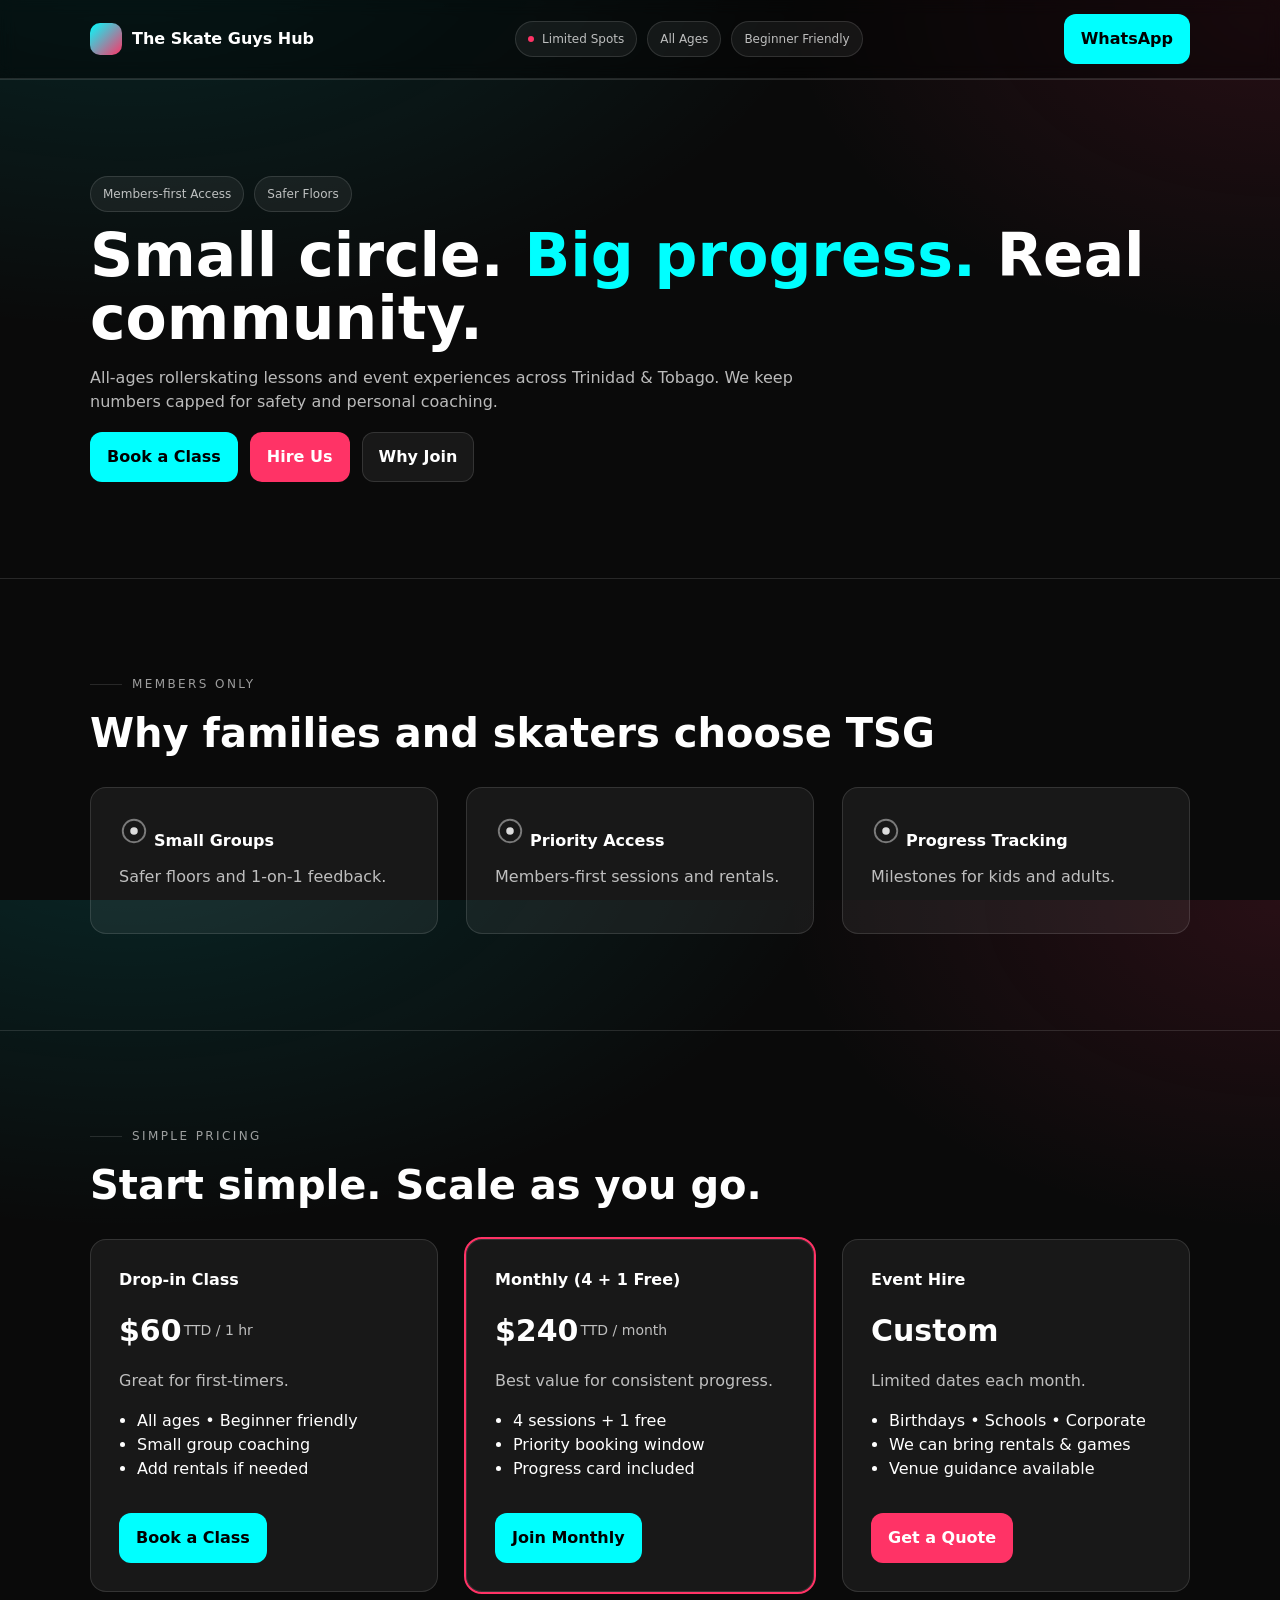
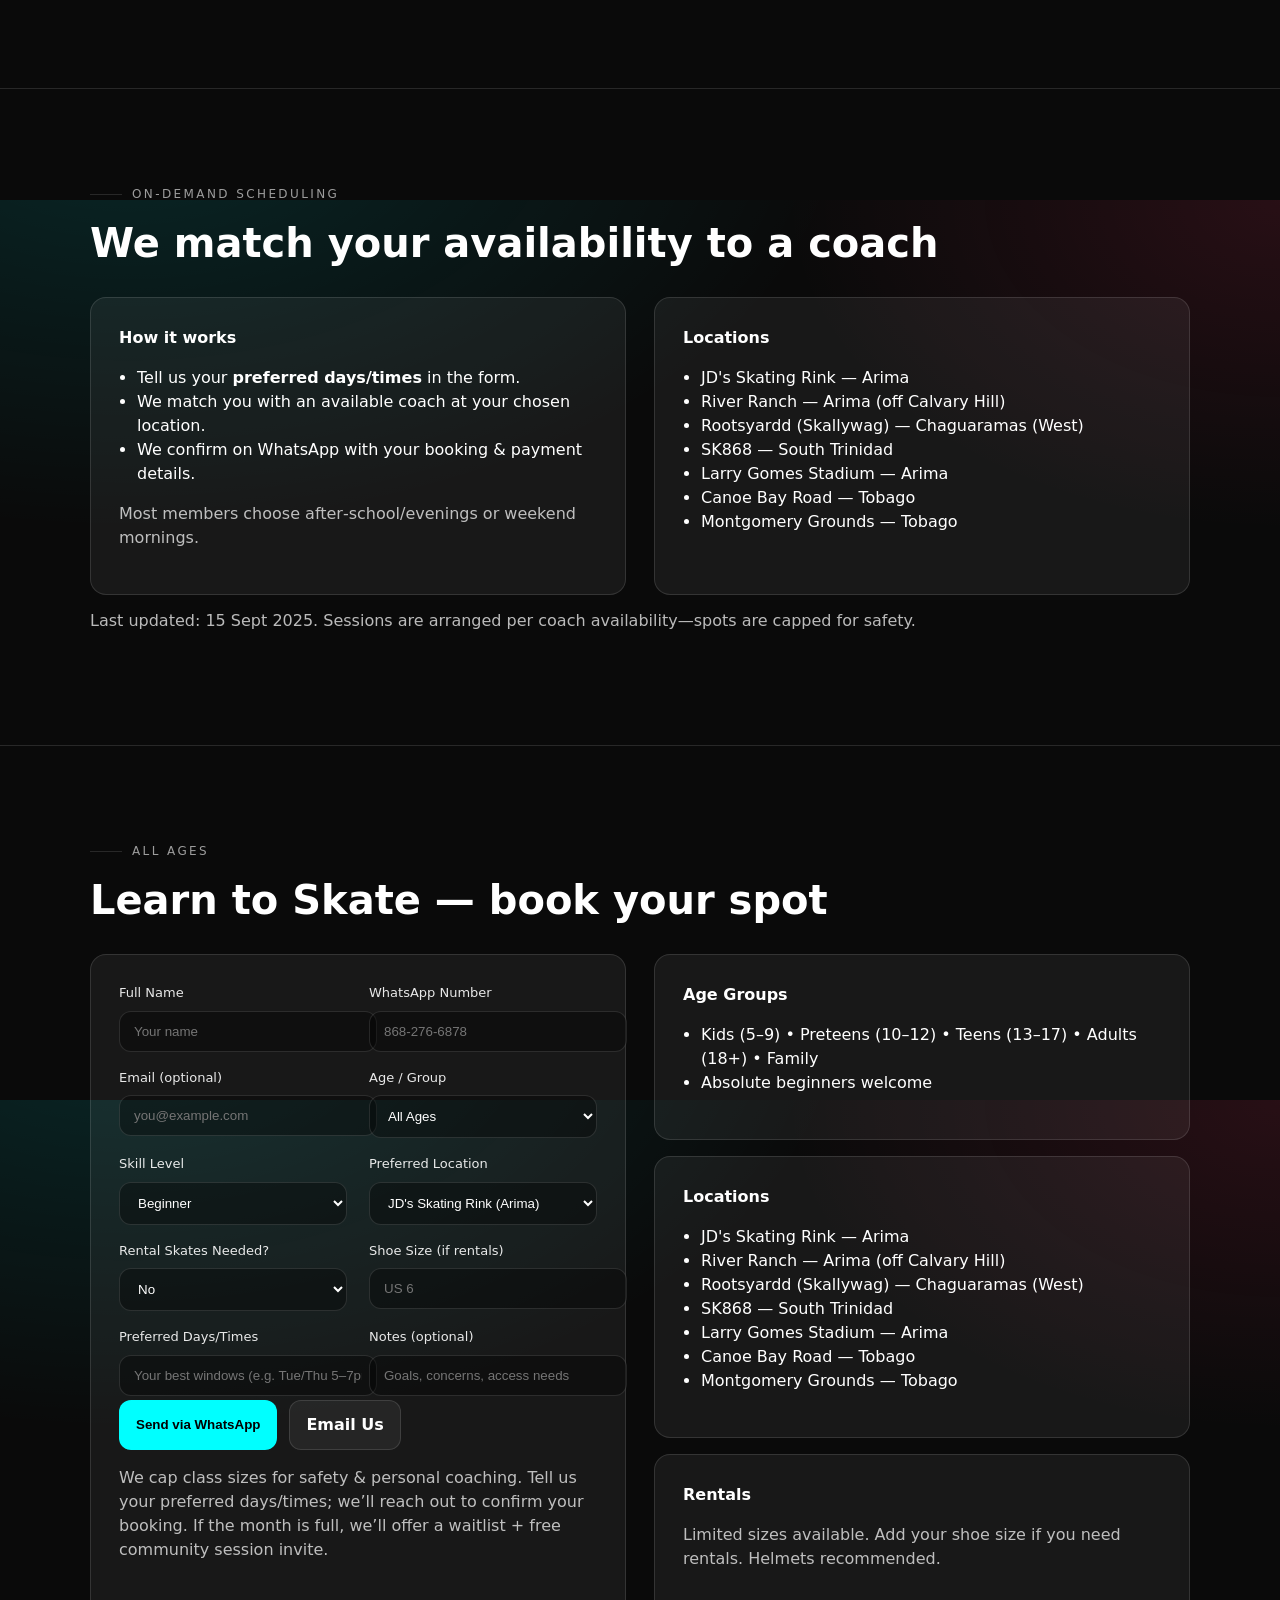
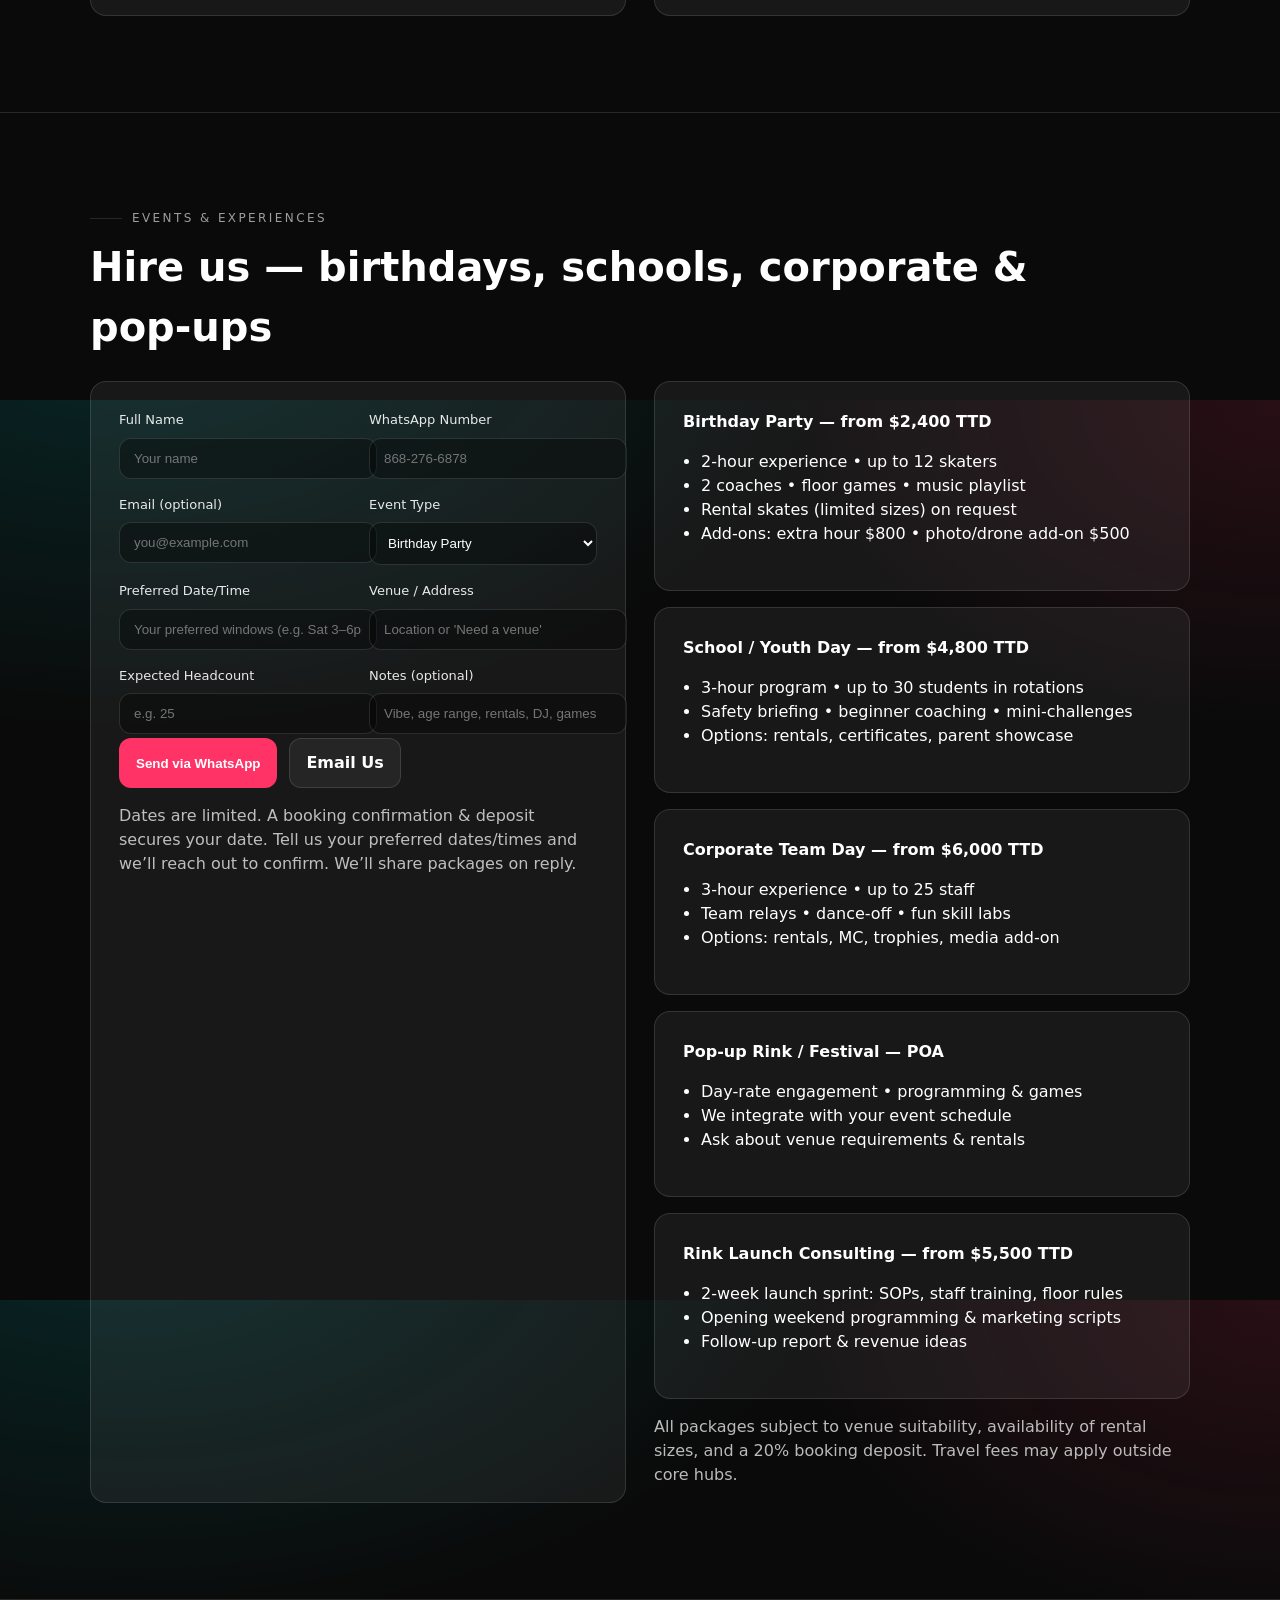
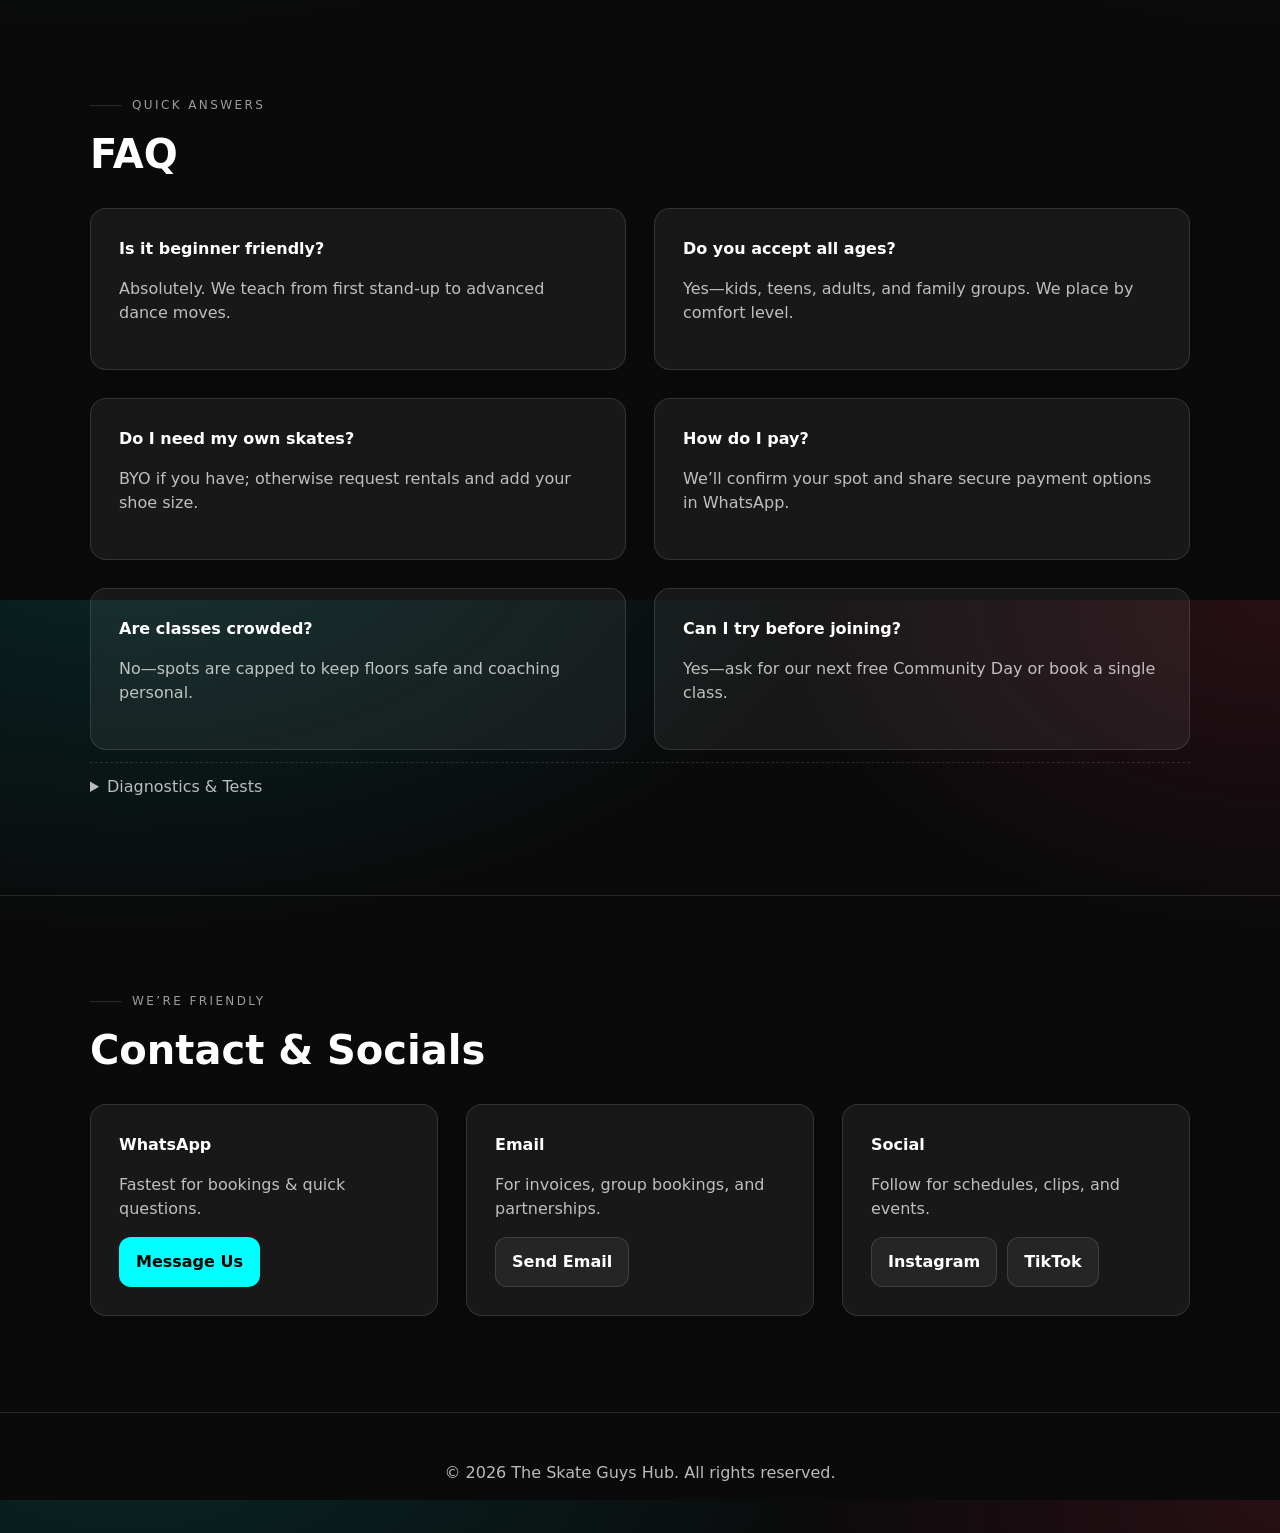
==== Index.html @ b48586bf "Update and rename Index to Index.html" ====
<!DOCTYPE html>
<html lang="en">
<head>
  <meta charset="utf-8" />
  <meta name="viewport" content="width=device-width, initial-scale=1" />
  <title>The Skate Guys Hub — Lessons & Event Hire</title>
  <!-- Config: update CONTACT below if needed. This file uses robust DOM checks to avoid null errors. -->
  <style>
    :root{
      /* Brand */
      --cyan:#00FFFF; /* brand primary */
      --pink:#FF3366; /* brand accent */
      --bg:#0a0a0a; --ink:#ffffff; --muted: rgba(255,255,255,.72);
      --line: rgba(255,255,255,.12); --soft: rgba(255,255,255,.06);
      /* Layout spacing */
      --gap: 20px;            /* default grid gap */
      --gap-lg: 28px;         /* grid gap >=768px */
      --section-pad: 80px;    /* section padding */
      --section-pad-md: 96px; /* section padding >=1024px */
      --card-pad: 24px;       /* card padding */
      --card-pad-lg: 28px;    /* card padding >=1024px */
      --field-gap: 16px;      /* gap between fields */
      --field-gap-lg: 22px;   /* gap between fields >=768px */
      --field-py: 12px;       /* input vertical pad */
      --field-px: 14px;       /* input horizontal pad */
      --stack-gap-sm: 12px;   /* stack-8 actual gap */
      --stack-gap-md: 16px;   /* stack-12 actual gap */
      --radius: 16px;
    }
    html,body{height:100%}
    body{
      margin:0; font-family: Inter, ui-sans-serif, system-ui, -apple-system, Segoe UI, Roboto, Arial, "Apple Color Emoji","Segoe UI Emoji";
      color:var(--ink); background:
        radial-gradient(1200px 700px at 10% -10%, rgba(0,255,255,.12), rgba(0,0,0,0) 60%),
        radial-gradient(900px 600px at 100% 0%, rgba(255,51,102,.12), rgba(0,0,0,0) 55%),
        var(--bg);
      line-height:1.5;
    }
    a{ color: var(--cyan); text-decoration: none }
    .wrap{ max-width: 1100px; margin: 0 auto; padding: 0 16px }
    header{ position: sticky; top:0; z-index:10; backdrop-filter: blur(8px); background: rgba(0,0,0,.4); border-bottom: 1px solid var(--line) }
    .nav{ display:flex; align-items:center; justify-content:space-between; padding:14px 0 }
    .brand{ display:flex; align-items:center; gap:10px }
    .brand .dot{ width:32px; height:32px; border-radius:10px; background: linear-gradient(135deg, var(--cyan), var(--pink)) }
    .chips{ display:flex; gap:10px; flex-wrap:wrap }
    .chip{ display:inline-flex; align-items:center; gap:8px; padding:8px 12px; border:1px solid var(--line); border-radius: 999px; background: var(--soft); color: var(--muted); font-size: 12px }
    .btn{ display:inline-flex; align-items:center; justify-content:center; padding:12px 16px; border-radius:12px; font-weight:700; border:1px solid transparent; cursor:pointer; transition: transform .15s ease }
    .btn:hover{ transform: scale(1.02) } .btn:active{ transform: scale(.98) }
    .btn-primary{ background: var(--cyan); color:#000 }
    .btn-accent{ background: var(--pink); color:#fff }
    .btn-ghost{ background: var(--soft); color:#fff; border-color: var(--line) }
    .hero h1{ font-size: clamp(28px, 6vw, 60px); line-height:1.05; margin: 10px 0 0 }
    .hero p{ color: var(--muted); max-width: 720px }
    section{ padding: var(--section-pad) 0; border-top: 1px solid var(--line) }
    @media(min-width:1024px){ section{ padding: var(--section-pad-md) 0 } }
    h2{ font-size: clamp(22px, 3.5vw, 40px); margin: 10px 0 24px }
    .kicker{ letter-spacing: .2em; text-transform: uppercase; color: rgba(255,255,255,.6); font-size: 12px; display:flex; align-items:center; gap:10px }
    .kicker .bar{ width: 32px; height: 1px; background: var(--line) }
    .grid{ display:grid; gap: var(--gap) }
    @media(min-width: 768px){ .grid{ gap: var(--gap-lg) } .grid-2{ grid-template-columns: 1fr 1fr } .grid-3{ grid-template-columns: repeat(3,1fr) } }
    .card{ border:1px solid var(--line); background: var(--soft); border-radius: var(--radius); padding: var(--card-pad) }
    @media(min-width:1024px){ .card{ padding: var(--card-pad-lg) } }
    .muted{ color: var(--muted) }
    .list{ list-style: disc; padding-left: 18px }
    .price{ font-size: 30px; font-weight: 800 } .unit{ font-size: 14px; vertical-align: super; color: var(--muted); margin-left: 2px }
    label{ display:block; font-size: 13px; color: rgba(255,255,255,.9); margin-bottom:8px }
    input,select,textarea{ width:100%; background: rgba(0,0,0,.35); color:#fff; border:1px solid var(--line); border-radius: 12px; padding: var(--field-py) var(--field-px); outline:none }
    /* Add subtle margin to avoid cramped stacks even when rows collapse */
    input+*, select+*, textarea+*{ margin-top: 6px }
    .row{ display:grid; gap: var(--field-gap) }
    @media(min-width:768px){ .row{ gap: var(--field-gap-lg) } .row-2{ grid-template-columns: 1fr 1fr } }
    footer{ text-align:center; color: var(--muted); padding: 48px 0; border-top:1px solid var(--line) }
    .wheel{ width:30px; height:30px; color: rgba(255,255,255,.85) }
    .stack-8>*+*{ margin-top: var(--stack-gap-sm) }
    .stack-12>*+*{ margin-top: var(--stack-gap-md) }
    details#diagnostics { border-top:1px dashed var(--line); padding-top:12px; margin-top:12px }
    details#diagnostics summary{ cursor:pointer; color: var(--muted) }
  </style>
</head>
<body>
  <header>
    <div class="wrap nav">
      <div class="brand">
        <div class="dot"></div>
        <strong>The Skate Guys Hub</strong>
      </div>
      <div class="chips">
        <span class="chip"><span style="display:inline-block;width:6px;height:6px;border-radius:50%;background:var(--pink)"></span> Limited Spots</span>
        <span class="chip">All Ages</span>
        <span class="chip">Beginner Friendly</span>
      </div>
      <div>
        <a class="btn btn-primary" id="navWhatsApp" href="#" target="_blank" rel="noopener">WhatsApp</a>
      </div>
    </div>
  </header>

  <main>
    <!-- Hero -->
    <section class="hero">
      <div class="wrap">
        <div class="chips" style="margin-bottom: 12px">
          <span class="chip">Members-first Access</span>
          <span class="chip">Safer Floors</span>
        </div>
        <h1>Small circle. <span style="color:var(--cyan)">Big progress.</span> Real community.</h1>
        <p>All-ages rollerskating lessons and event experiences across Trinidad & Tobago. We keep numbers capped for safety and personal coaching.</p>
        <div style="margin-top: 18px; display:flex; gap:12px; flex-wrap:wrap">
          <a class="btn btn-primary" href="#learn">Book a Class</a>
          <a class="btn btn-accent" href="#hire">Hire Us</a>
          <a class="btn btn-ghost" href="#perks">Why Join</a>
        </div>
      </div>
    </section>

    <!-- Why / Perks -->
    <section id="perks">
      <div class="wrap">
        <div class="kicker"><span class="bar"></span>Members Only</div>
        <h2>Why families and skaters choose TSG</h2>
        <div class="grid grid-3">
          <div class="card stack-8">
            <svg class="wheel" viewBox="0 0 24 24" fill="none" xmlns="http://www.w3.org/2000/svg"><circle cx="12" cy="12" r="9" stroke="currentColor" stroke-opacity="0.5" stroke-width="1.5"/><circle cx="12" cy="12" r="3" fill="currentColor"/></svg>
            <strong>Small Groups</strong>
            <p class="muted">Safer floors and 1‑on‑1 feedback.</p>
          </div>
          <div class="card stack-8">
            <svg class="wheel" viewBox="0 0 24 24" fill="none" xmlns="http://www.w3.org/2000/svg"><circle cx="12" cy="12" r="9" stroke="currentColor" stroke-opacity="0.5" stroke-width="1.5"/><circle cx="12" cy="12" r="3" fill="currentColor"/></svg>
            <strong>Priority Access</strong>
            <p class="muted">Members‑first sessions and rentals.</p>
          </div>
          <div class="card stack-8">
            <svg class="wheel" viewBox="0 0 24 24" fill="none" xmlns="http://www.w3.org/2000/svg"><circle cx="12" cy="12" r="9" stroke="currentColor" stroke-opacity="0.5" stroke-width="1.5"/><circle cx="12" cy="12" r="3" fill="currentColor"/></svg>
            <strong>Progress Tracking</strong>
            <p class="muted">Milestones for kids and adults.</p>
          </div>
        </div>
      </div>
    </section>

    <!-- Pricing -->
    <section id="pricing">
      <div class="wrap">
        <div class="kicker"><span class="bar"></span>Simple Pricing</div>
        <h2>Start simple. Scale as you go.</h2>
        <div class="grid grid-3">
          <div class="card">
            <div class="stack-12">
              <strong>Drop‑in Class</strong>
              <div><span class="price">$60</span><span class="unit">TTD / 1 hr</span></div>
              <p class="muted">Great for first‑timers.</p>
              <ul class="list">
                <li>All ages • Beginner friendly</li>
                <li>Small group coaching</li>
                <li>Add rentals if needed</li>
              </ul>
              <a class="btn btn-primary" href="#learn">Book a Class</a>
            </div>
          </div>
          <div class="card" style="outline:2px solid var(--pink)">
            <div class="stack-12">
              <strong>Monthly (4 + 1 Free)</strong>
              <div><span class="price">$240</span><span class="unit">TTD / month</span></div>
              <p class="muted">Best value for consistent progress.</p>
              <ul class="list">
                <li>4 sessions + 1 free</li>
                <li>Priority booking window</li>
                <li>Progress card included</li>
              </ul>
              <a class="btn btn-primary" href="#learn">Join Monthly</a>
            </div>
          </div>
          <div class="card">
            <div class="stack-12">
              <strong>Event Hire</strong>
              <div><span class="price">Custom</span></div>
              <p class="muted">Limited dates each month.</p>
              <ul class="list">
                <li>Birthdays • Schools • Corporate</li>
                <li>We can bring rentals & games</li>
                <li>Venue guidance available</li>
              </ul>
              <a class="btn btn-accent" href="#hire">Get a Quote</a>
            </div>
          </div>
        </div>
      </div>
    </section>

    <!-- On-demand Scheduling (replaces fixed slots) -->
    <section id="schedule">
      <div class="wrap">
        <div class="kicker"><span class="bar"></span>On‑Demand Scheduling</div>
        <h2>We match your availability to a coach</h2>
        <div class="grid grid-2">
          <div class="card">
            <strong>How it works</strong>
            <ul class="list">
              <li>Tell us your <strong>preferred days/times</strong> in the form.</li>
              <li>We match you with an available coach at your chosen location.</li>
              <li>We confirm on WhatsApp with your booking & payment details.</li>
            </ul>
            <p class="muted">Most members choose after‑school/evenings or weekend mornings.</p>
          </div>
          <div class="card">
              <strong>Locations</strong>
              <ul class="list">
                <li>JD&#39;s Skating Rink — Arima</li>
                <li>River Ranch — Arima (off Calvary Hill)</li>
                <li>Rootsyardd (Skallywag) — Chaguaramas (West)</li>
                <li>SK868 — South Trinidad</li>
                <li>Larry Gomes Stadium — Arima</li>
                <li>Canoe Bay Road — Tobago</li>
                <li>Montgomery Grounds — Tobago</li>
              </ul>
            </div>
        </div>
        <p class="muted" style="margin-top:14px">Last updated: 15 Sept 2025. Sessions are arranged per coach availability—spots are capped for safety.</p>
      </div>
    </section>

    <!-- Learn to Skate Form -->
    <section id="learn">
      <div class="wrap">
        <div class="kicker"><span class="bar"></span>All Ages</div>
        <h2>Learn to Skate — book your spot</h2>
        <div class="grid grid-2">
          <div class="card">
            <form id="formLearn" class="stack-12">
              <div class="row row-2">
                <div>
                  <label>Full Name</label>
                  <input name="name" placeholder="Your name" required />
                </div>
                <div>
                  <label>WhatsApp Number</label>
                  <input name="phone" placeholder="868‑276‑6878" />
                </div>
              </div>
              <div class="row row-2">
                <div>
                  <label>Email (optional)</label>
                  <input name="email" type="email" placeholder="you@example.com" />
                </div>
                <div>
                  <label>Age / Group</label>
                  <select name="age">
                    <option>All Ages</option>
                    <option>Kids (5–9)</option>
                    <option>Preteens (10–12)</option>
                    <option>Teens (13–17)</option>
                    <option>Adults (18+)</option>
                    <option>Family (Mixed)</option>
                  </select>
                </div>
              </div>
              <div class="row row-2">
                <div>
                  <label>Skill Level</label>
                  <select name="level">
                    <option>Beginner</option>
                    <option>Improver</option>
                    <option>Intermediate</option>
                    <option>Advanced</option>
                  </select>
                </div>
                <div>
                  <label>Preferred Location</label>
                  <select name="location">
                    <option>JD&#39;s Skating Rink (Arima)</option>
                    <option>River Ranch (Arima — off Calvary Hill)</option>
                    <option>Rootsyardd (Skallywag) — Chaguaramas (West)</option>
                    <option>SK868 (South)</option>
                    <option>Larry Gomes Stadium (Arima)</option>
                    <option>Canoe Bay Road (Tobago)</option>
                    <option>Montgomery Grounds (Tobago)</option>
                    <option>Other / Not sure</option>
                  </select>
                </div>
              </div>
              <div class="row row-2">
                <div>
                  <label>Rental Skates Needed?</label>
                  <select name="rentals">
                    <option>No</option>
                    <option>Yes</option>
                  </select>
                </div>
                <div>
                  <label>Shoe Size (if rentals)</label>
                  <input name="size" placeholder="US 6" />
                </div>
              </div>
              <div class="row row-2">
                <div>
                  <label>Preferred Days/Times</label>
                  <input name="date" placeholder="Your best windows (e.g. Tue/Thu 5–7pm or Sat morning)" />
                </div>
                <div>
                  <label>Notes (optional)</label>
                  <input name="message" placeholder="Goals, concerns, access needs" />
                </div>
              </div>
              <div style="display:flex; gap:12px; flex-wrap:wrap; margin-top: 4px">
                <button class="btn btn-primary" type="submit">Send via WhatsApp</button>
                <a id="learnEmail" class="btn btn-ghost" href="#">Email Us</a>
              </div>
              <p class="muted">We cap class sizes for safety & personal coaching. Tell us your preferred days/times; we’ll reach out to confirm your booking. If the month is full, we’ll offer a waitlist + free community session invite.</p>
            </form>
          </div>
          <div class="stack-12">
            <div class="card">
              <strong>Age Groups</strong>
              <ul class="list">
                <li>Kids (5–9) • Preteens (10–12) • Teens (13–17) • Adults (18+) • Family</li>
                <li>Absolute beginners welcome</li>
              </ul>
            </div>
            <div class="card">
              <strong>Locations</strong>
              <ul class="list">
                <li>JD&#39;s Skating Rink — Arima</li>
                <li>River Ranch — Arima (off Calvary Hill)</li>
                <li>Rootsyardd (Skallywag) — Chaguaramas (West)</li>
                <li>SK868 — South Trinidad</li>
                <li>Larry Gomes Stadium — Arima</li>
                <li>Canoe Bay Road — Tobago</li>
                <li>Montgomery Grounds — Tobago</li>
              </ul>
            </div>
            <div class="card">
              <strong>Rentals</strong>
              <p class="muted">Limited sizes available. Add your shoe size if you need rentals. Helmets recommended.</p>
            </div>
          </div>
        </div>
      </div>
    </section>

    <!-- Hire Us + Packages -->
    <section id="hire">
      <div class="wrap">
        <div class="kicker"><span class="bar"></span>Events & Experiences</div>
        <h2>Hire us — birthdays, schools, corporate & pop‑ups</h2>
        <div class="grid grid-2">
          <div class="card">
            <form id="formHire" class="stack-12">
              <div class="row row-2">
                <div>
                  <label>Full Name</label>
                  <input name="name" placeholder="Your name" required />
                </div>
                <div>
                  <label>WhatsApp Number</label>
                  <input name="phone" placeholder="868‑276‑6878" />
                </div>
              </div>
              <div class="row row-2">
                <div>
                  <label>Email (optional)</label>
                  <input name="email" type="email" placeholder="you@example.com" />
                </div>
                <div>
                  <label>Event Type</label>
                  <select name="type">
                    <option>Birthday Party</option>
                    <option>School / Youth Program</option>
                    <option>Corporate Team Day</option>
                    <option>Pop‑up Rink / Festival</option>
                    <option>Rink Launch Consulting</option>
                    <option>Other</option>
                  </select>
                </div>
              </div>
              <div class="row row-2">
                <div>
                  <label>Preferred Date/Time</label>
                  <input name="date" placeholder="Your preferred windows (e.g. Sat 3–6pm or Tue/Thu evenings)" />
                </div>
                <div>
                  <label>Venue / Address</label>
                  <input name="venue" placeholder="Location or 'Need a venue'" />
                </div>
              </div>
              <div class="row row-2">
                <div>
                  <label>Expected Headcount</label>
                  <input name="headcount" placeholder="e.g. 25" />
                </div>
                <div>
                  <label>Notes (optional)</label>
                  <input name="message" placeholder="Vibe, age range, rentals, DJ, games" />
                </div>
              </div>
              <div style="display:flex; gap:12px; flex-wrap:wrap; margin-top: 4px">
                <button class="btn btn-accent" type="submit">Send via WhatsApp</button>
                <a id="hireEmail" class="btn btn-ghost" href="#">Email Us</a>
              </div>
              <p class="muted">Dates are limited. A booking confirmation & deposit secures your date. Tell us your preferred dates/times and we’ll reach out to confirm. We’ll share packages on reply.</p>
            </form>
          </div>
          <div class="stack-12">
            <div class="card">
              <strong>Birthday Party — from $2,400 TTD</strong>
              <ul class="list">
                <li>2‑hour experience • up to 12 skaters</li>
                <li>2 coaches • floor games • music playlist</li>
                <li>Rental skates (limited sizes) on request</li>
                <li>Add‑ons: extra hour $800 • photo/drone add‑on $500</li>
              </ul>
            </div>
            <div class="card">
              <strong>School / Youth Day — from $4,800 TTD</strong>
              <ul class="list">
                <li>3‑hour program • up to 30 students in rotations</li>
                <li>Safety briefing • beginner coaching • mini‑challenges</li>
                <li>Options: rentals, certificates, parent showcase</li>
              </ul>
            </div>
            <div class="card">
              <strong>Corporate Team Day — from $6,000 TTD</strong>
              <ul class="list">
                <li>3‑hour experience • up to 25 staff</li>
                <li>Team relays • dance‑off • fun skill labs</li>
                <li>Options: rentals, MC, trophies, media add‑on</li>
              </ul>
            </div>
            <div class="card">
              <strong>Pop‑up Rink / Festival — POA</strong>
              <ul class="list">
                <li>Day‑rate engagement • programming & games</li>
                <li>We integrate with your event schedule</li>
                <li>Ask about venue requirements & rentals</li>
              </ul>
            </div>
            <div class="card">
              <strong>Rink Launch Consulting — from $5,500 TTD</strong>
              <ul class="list">
                <li>2‑week launch sprint: SOPs, staff training, floor rules</li>
                <li>Opening weekend programming & marketing scripts</li>
                <li>Follow‑up report & revenue ideas</li>
              </ul>
            </div>
            <p class="muted">All packages subject to venue suitability, availability of rental sizes, and a 20% booking deposit. Travel fees may apply outside core hubs.</p>
          </div>
        </div>
      </div>
    </section>

    <!-- FAQ -->
    <section id="faq">
      <div class="wrap">
        <div class="kicker"><span class="bar"></span>Quick Answers</div>
        <h2>FAQ</h2>
        <div class="grid grid-2">
          <div class="card">
            <strong>Is it beginner friendly?</strong>
            <p class="muted">Absolutely. We teach from first stand‑up to advanced dance moves.</p>
          </div>
          <div class="card">
            <strong>Do you accept all ages?</strong>
            <p class="muted">Yes—kids, teens, adults, and family groups. We place by comfort level.</p>
          </div>
          <div class="card">
            <strong>Do I need my own skates?</strong>
            <p class="muted">BYO if you have; otherwise request rentals and add your shoe size.</p>
          </div>
          <div class="card">
            <strong>How do I pay?</strong>
            <p class="muted">We’ll confirm your spot and share secure payment options in WhatsApp.</p>
          </div>
          <div class="card">
            <strong>Are classes crowded?</strong>
            <p class="muted">No—spots are capped to keep floors safe and coaching personal.</p>
          </div>
          <div class="card">
            <strong>Can I try before joining?</strong>
            <p class="muted">Yes—ask for our next free Community Day or book a single class.</p>
          </div>
        </div>
        <details id="diagnostics"><summary>Diagnostics & Tests</summary>
          <div id="testlog" class="muted" style="font-family: ui-monospace, SFMono-Regular, Menlo, Monaco, Consolas, 'Liberation Mono', 'Courier New', monospace"></div>
        </details>
      </div>
    </section>

    <!-- Contact / Social -->
    <section id="contact">
      <div class="wrap">
        <div class="kicker"><span class="bar"></span>We’re Friendly</div>
        <h2>Contact & Socials</h2>
        <div class="grid grid-3">
          <div class="card">
            <strong>WhatsApp</strong>
            <p class="muted">Fastest for bookings & quick questions.</p>
            <div style="margin-top:10px"><a class="btn btn-primary" id="ctaWhatsApp" href="#" target="_blank" rel="noopener">Message Us</a></div>
          </div>
          <div class="card">
            <strong>Email</strong>
            <p class="muted">For invoices, group bookings, and partnerships.</p>
            <div style="margin-top:10px"><a class="btn btn-ghost" id="ctaEmail" href="#">Send Email</a></div>
          </div>
          <div class="card">
            <strong>Social</strong>
            <p class="muted">Follow for schedules, clips, and events.</p>
            <div style="margin-top:10px; display:flex; gap:10px; flex-wrap:wrap">
              <a class="btn btn-ghost" id="ctaInstagram" href="https://instagram.com/theskateguys" target="_blank" rel="noopener">Instagram</a>
              <a class="btn btn-ghost" id="ctaTiktok" href="https://tiktok.com/@theskateguys" target="_blank" rel="noopener">TikTok</a>
            </div>
          </div>
        </div>
      </div>
    </section>
  </main>

  <footer>
    <div class="wrap">© <span id="year"></span> The Skate Guys Hub. All rights reserved.</div>
  </footer>

  <noscript>
    <div class="wrap" style="padding:16px; color:#ffbdbd">This page uses a little JavaScript to open WhatsApp with your details. Please enable JavaScript or use the email link.</div>
  </noscript>

  <script>
    document.addEventListener('DOMContentLoaded', () => {
      // ---- QUICK CONFIG (edit in one place) ----
      const CONTACT = {
        WHATSAPP_E164: '18682766878', // numbers only, include country code
        EMAIL: 'info.theskateguys@gmail.com',
      };

      // attach year
      const yearEl = document.getElementById('year');
      if (yearEl) yearEl.textContent = new Date().getFullYear();

      // set contact links (null-safe)
      const waUrl = `https://wa.me/${CONTACT.WHATSAPP_E164}`;
      const navWhatsApp = document.getElementById('navWhatsApp');
      if (navWhatsApp) navWhatsApp.href = waUrl; else console.warn('[TSG] navWhatsApp not found');
      const ctaWhatsApp = document.getElementById('ctaWhatsApp');
      if (ctaWhatsApp) ctaWhatsApp.href = waUrl; else console.warn('[TSG] ctaWhatsApp not found');
      const ctaEmail = document.getElementById('ctaEmail');
      if (ctaEmail) ctaEmail.href = `mailto:${CONTACT.EMAIL}`; else console.warn('[TSG] ctaEmail not found');

      // helper to open WhatsApp with a composed message
      function openWhatsApp(message){
        const url = `${waUrl}?text=${encodeURIComponent(message)}`;
        window.open(url, '_blank');
      }

      // Learn form handler (null-safe)
      const formLearn = document.getElementById('formLearn');
      if (formLearn) {
        formLearn.addEventListener('submit', function(e){
          e.preventDefault();
          const fd = new FormData(e.target);
          const msg = [
            'TSG Inquiry: Learn to Skate',
            `Name: ${fd.get('name')||''}`,
            fd.get('phone') ? `Phone: ${fd.get('phone')}` : '',
            fd.get('email') ? `Email: ${fd.get('email')}` : '',
            `Age/Group: ${fd.get('age')}`,
            `Level: ${fd.get('level')}`,
            `Preferred Location: ${fd.get('location')}`,
            `Rental Needed: ${fd.get('rentals')}`,
            fd.get('size') ? `Shoe Size: ${fd.get('size')}` : '',
            fd.get('date') ? `Preferred Date/Time: ${fd.get('date')}` : '',
            fd.get('message') ? `Notes: ${fd.get('message')}` : '',
          ].filter(Boolean).join('\n');
          openWhatsApp(msg);
        });
      } else {
        console.warn('[TSG] formLearn not found');
      }

      // Hire form handler (null-safe)
      const formHire = document.getElementById('formHire');
      if (formHire) {
        formHire.addEventListener('submit', function(e){
          e.preventDefault();
          const fd = new FormData(e.target);
          const msg = [
            `TSG Inquiry: Hire Us — ${fd.get('type')}`,
            `Name: ${fd.get('name')||''}`,
            fd.get('phone') ? `Phone: ${fd.get('phone')}` : '',
            fd.get('email') ? `Email: ${fd.get('email')}` : '',
            fd.get('venue') ? `Venue: ${fd.get('venue')}` : '',
            fd.get('date') ? `Date/Time: ${fd.get('date')}` : '',
            fd.get('headcount') ? `Headcount: ${fd.get('headcount')}` : '',
            fd.get('message') ? `Notes: ${fd.get('message')}` : '',
          ].filter(Boolean).join('\n');
          openWhatsApp(msg);
        });
      } else {
        console.warn('[TSG] formHire not found');
      }

      // Email fallbacks (basic prefill, null-safe)
      const learnEmail = document.getElementById('learnEmail');
      if (learnEmail) {
        learnEmail.addEventListener('click', function(){
          const sub = encodeURIComponent('TSG Learn to Skate Inquiry');
          const body = encodeURIComponent(`Hi TSG,\n\nI'd like to book a class. Please contact me via WhatsApp or email.\n\nThanks!`);
          this.href = `mailto:${CONTACT.EMAIL}?subject=${sub}&body=${body}`;
        });
      } else {
        console.warn('[TSG] learnEmail not found');
      }

      const hireEmail = document.getElementById('hireEmail');
      if (hireEmail) {
        hireEmail.addEventListener('click', function(){
          const sub = encodeURIComponent('TSG Event Hire Inquiry');
          const body = encodeURIComponent(`Hi TSG,\n\nWe'd like to hire you for an event. Please contact us.\n\nThanks!`);
          this.href = `mailto:${CONTACT.EMAIL}?subject=${sub}&body=${body}`;
        });
      } else {
        console.warn('[TSG] hireEmail not found');
      }

      // ---- Self-check tests (layout + encoding) ----
      try {
        const log = document.getElementById('testlog');
        const lines = [];
        function pass(msg){ lines.push(`✅ ${msg}`); }
        function fail(msg){ lines.push(`❌ ${msg}`); }

        // Config tests
        try { console.assert(typeof CONTACT.WHATSAPP_E164 === 'string' && CONTACT.WHATSAPP_E164.length >= 7, 'WHATSAPP_E164 looks incorrect'); pass('CONTACT.WHATSAPP_E164 present'); } catch(_) { fail('CONTACT.WHATSAPP_E164 missing'); }
        try { console.assert(/@/.test(CONTACT.EMAIL), 'EMAIL looks incorrect'); pass('CONTACT.EMAIL present'); } catch(_) { fail('CONTACT.EMAIL missing'); }
        try { console.assert(typeof openWhatsApp === 'function', 'openWhatsApp not defined'); pass('openWhatsApp available'); } catch(_) { fail('openWhatsApp not available'); }

        // Encoding test
        const sample = 'Line1\nLine2 & more';
        const encoded = encodeURIComponent(sample);
        if (/%0A/.test(encoded) && /%26/.test(encoded)) pass('encodeURIComponent handles newlines & ampersand'); else fail('Encoding test failed');

        // Layout spacing tests (non-visual heuristics)
        const gridGap = parseInt(getComputedStyle(document.querySelector('.grid')).gap);
        if (gridGap >= 18) pass(`Grid gap adequate (${gridGap}px)`); else fail(`Grid gap small (${gridGap}px)`);
        const cardPad = parseInt(getComputedStyle(document.querySelector('.card')).paddingLeft);
        if (cardPad >= 22) pass(`Card padding adequate (${cardPad}px)`); else fail(`Card padding small (${cardPad}px)`);
        const rowGap = parseInt(getComputedStyle(document.querySelector('.row')).gap);
        if (rowGap >= 14) pass(`Field gap adequate (${rowGap}px)`); else fail(`Field gap small (${rowGap}px)`);

        // Location options present
        const opts = Array.from(document.querySelectorAll('select[name="location"] option')).map(o=>o.textContent.trim());
        ['JD\'s Skating Rink (Arima)','River Ranch (Arima — off Calvary Hill)','Rootsyardd (Skallywag) — Chaguaramas (West)'].forEach(v=>{
          if (opts.includes(v)) pass(`Location option present: ${v}`); else fail(`Missing location option: ${v}`);
        });

        if (log) log.innerHTML = lines.map(l=>`<div>${l}</div>`).join('');
      } catch (e) { console.warn('[TSG] Self-check warning:', e); }
    });
  </script>
</body>
</html>
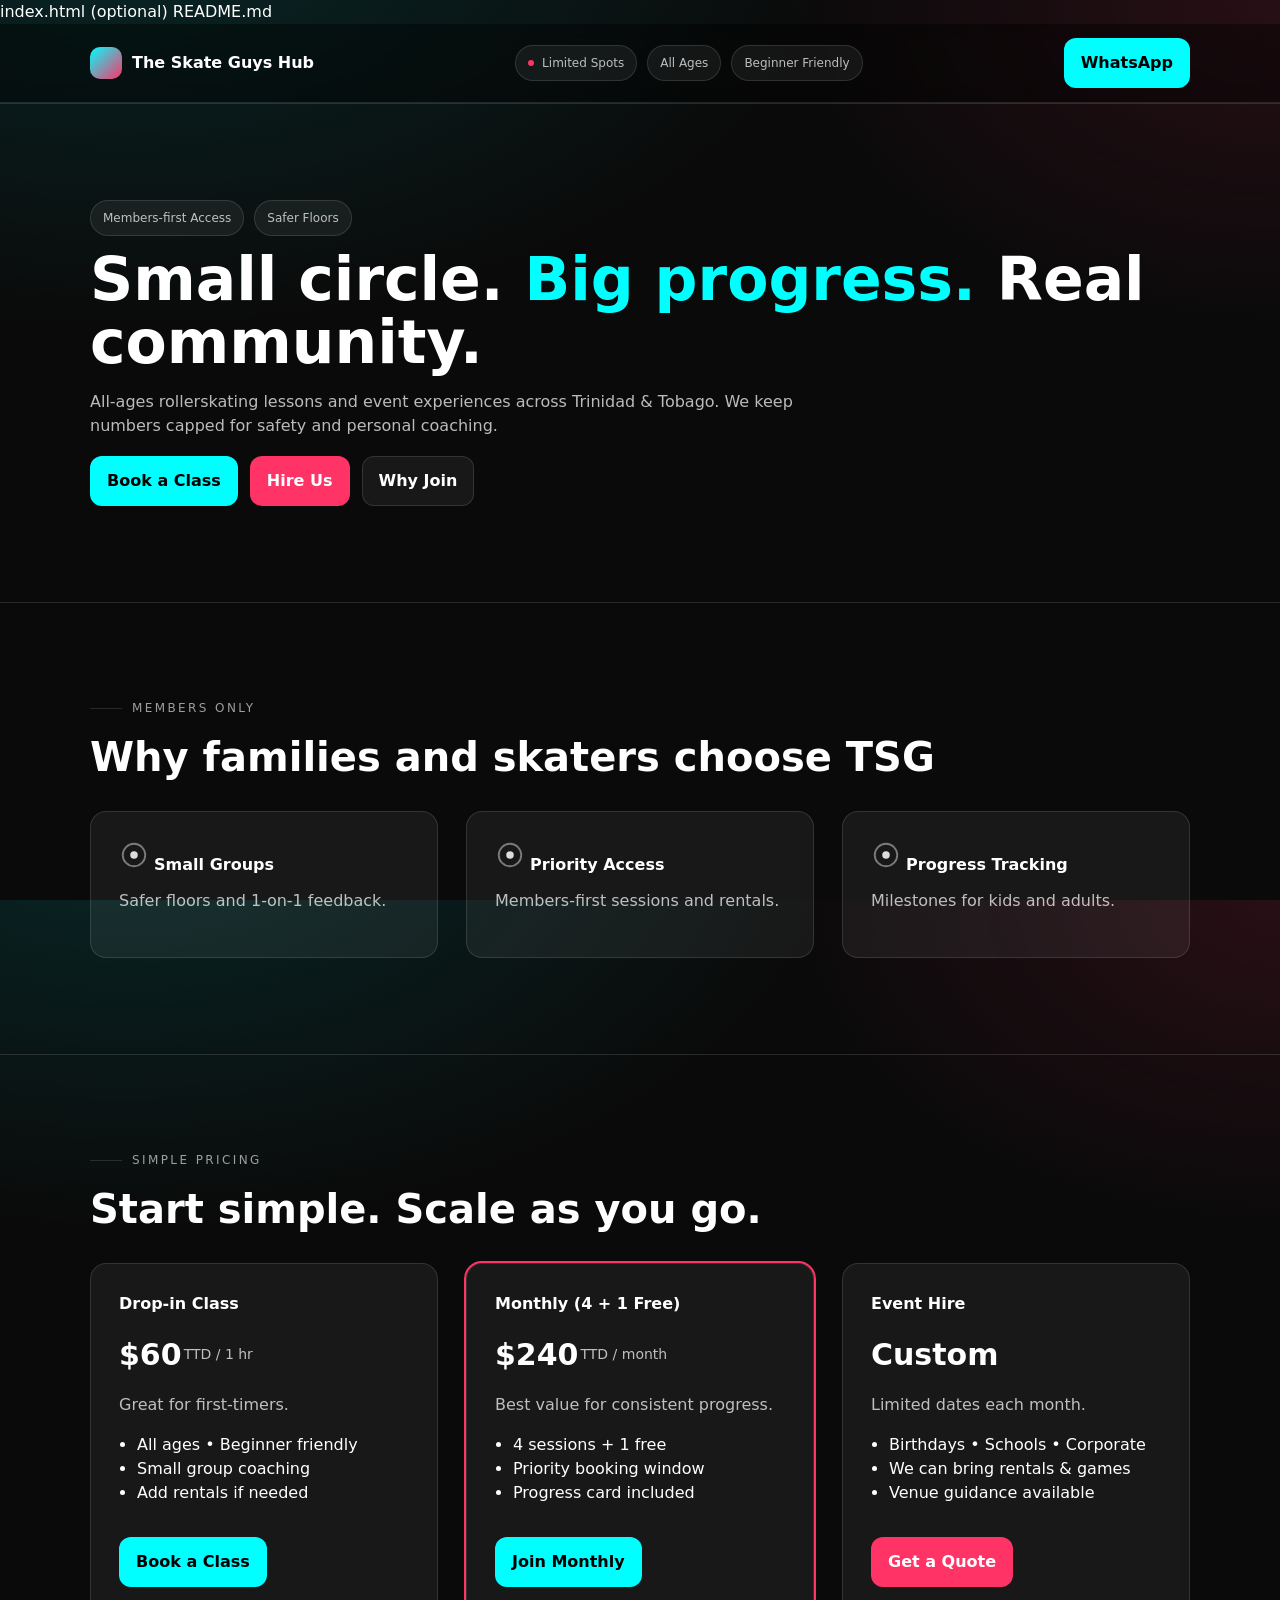
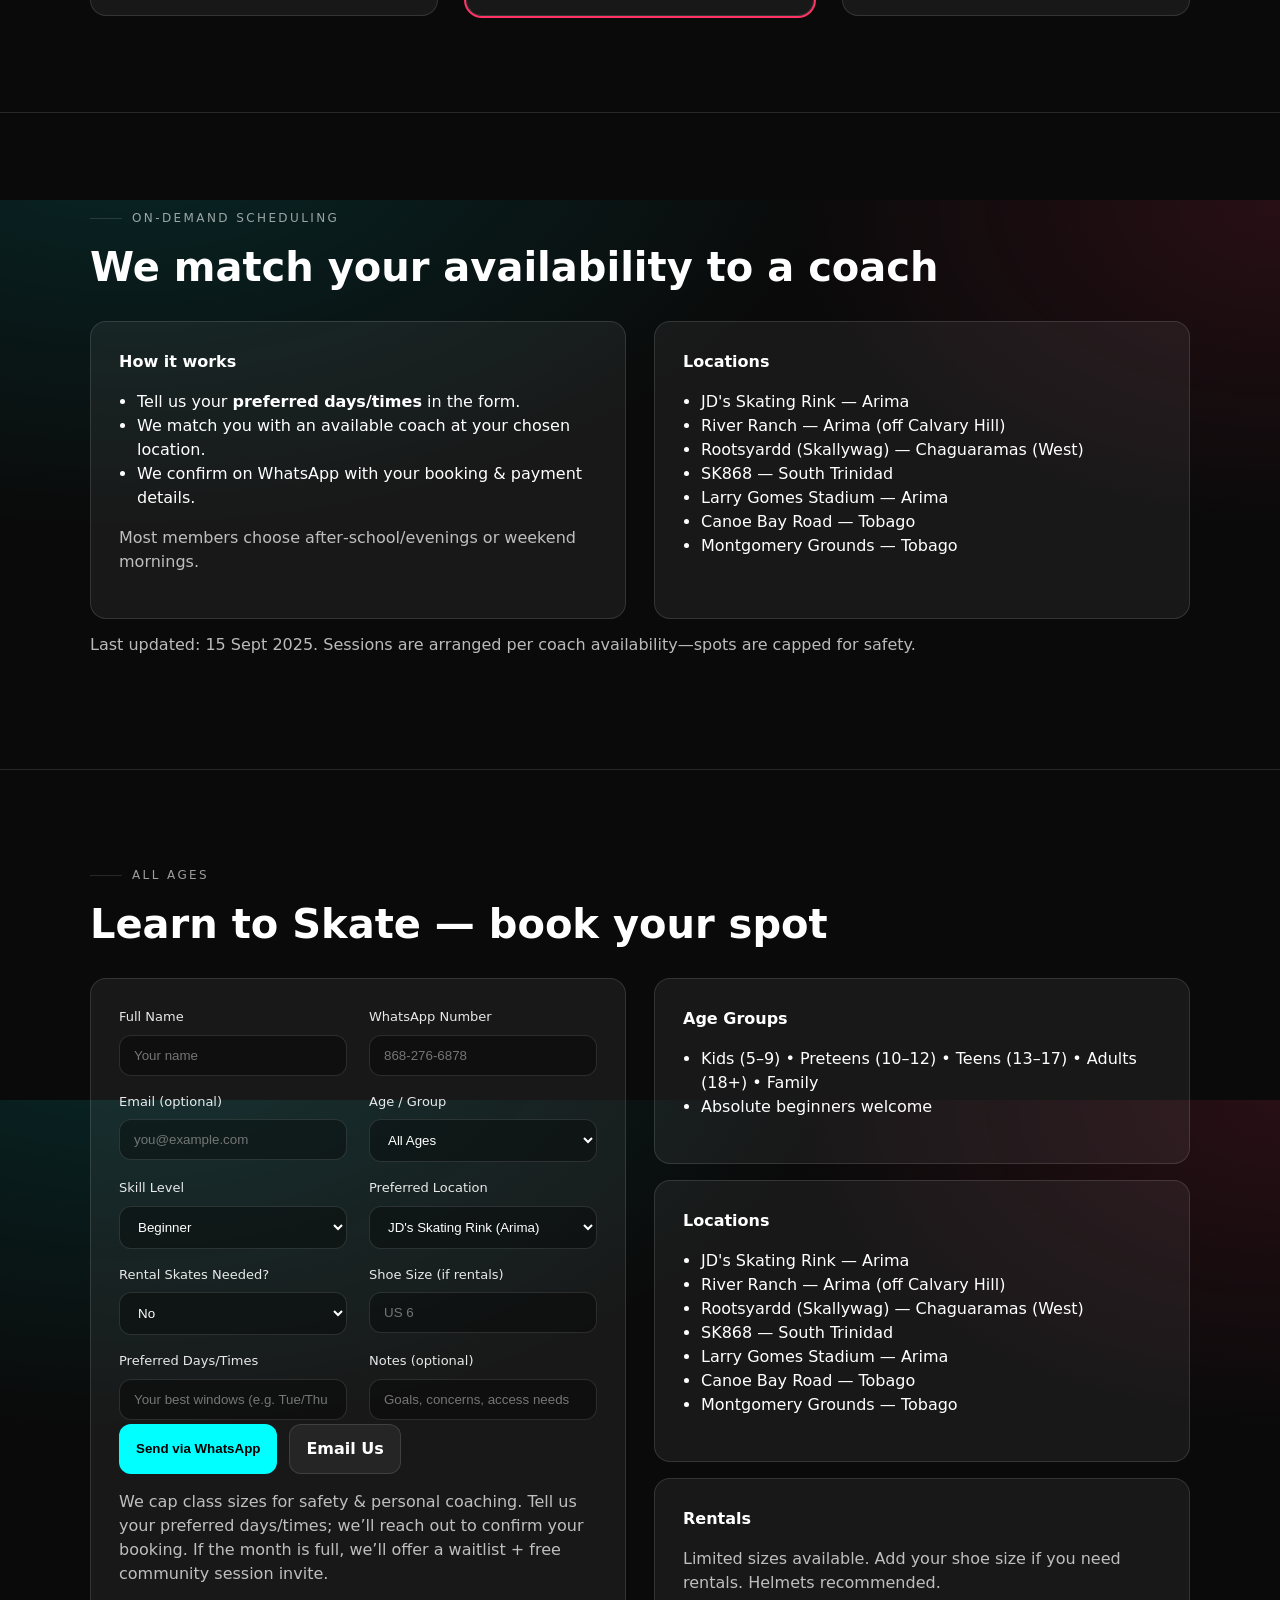
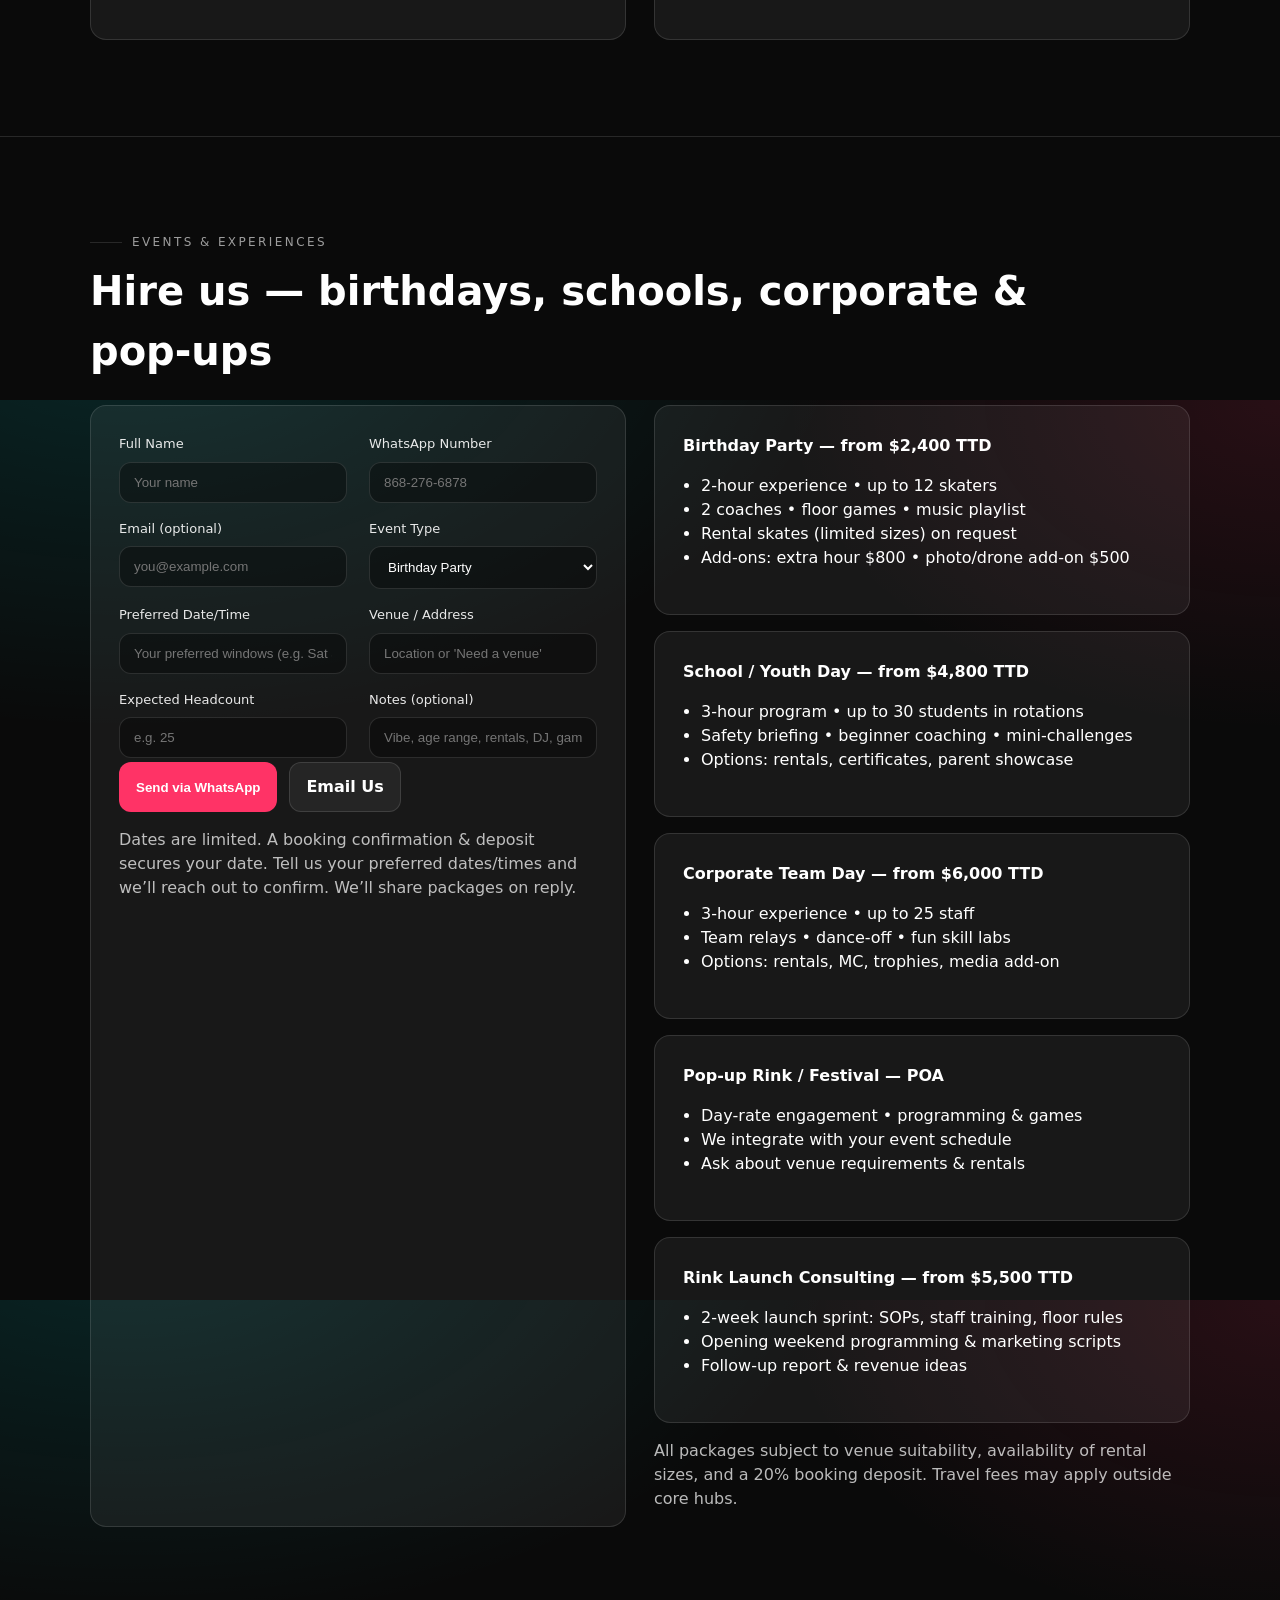
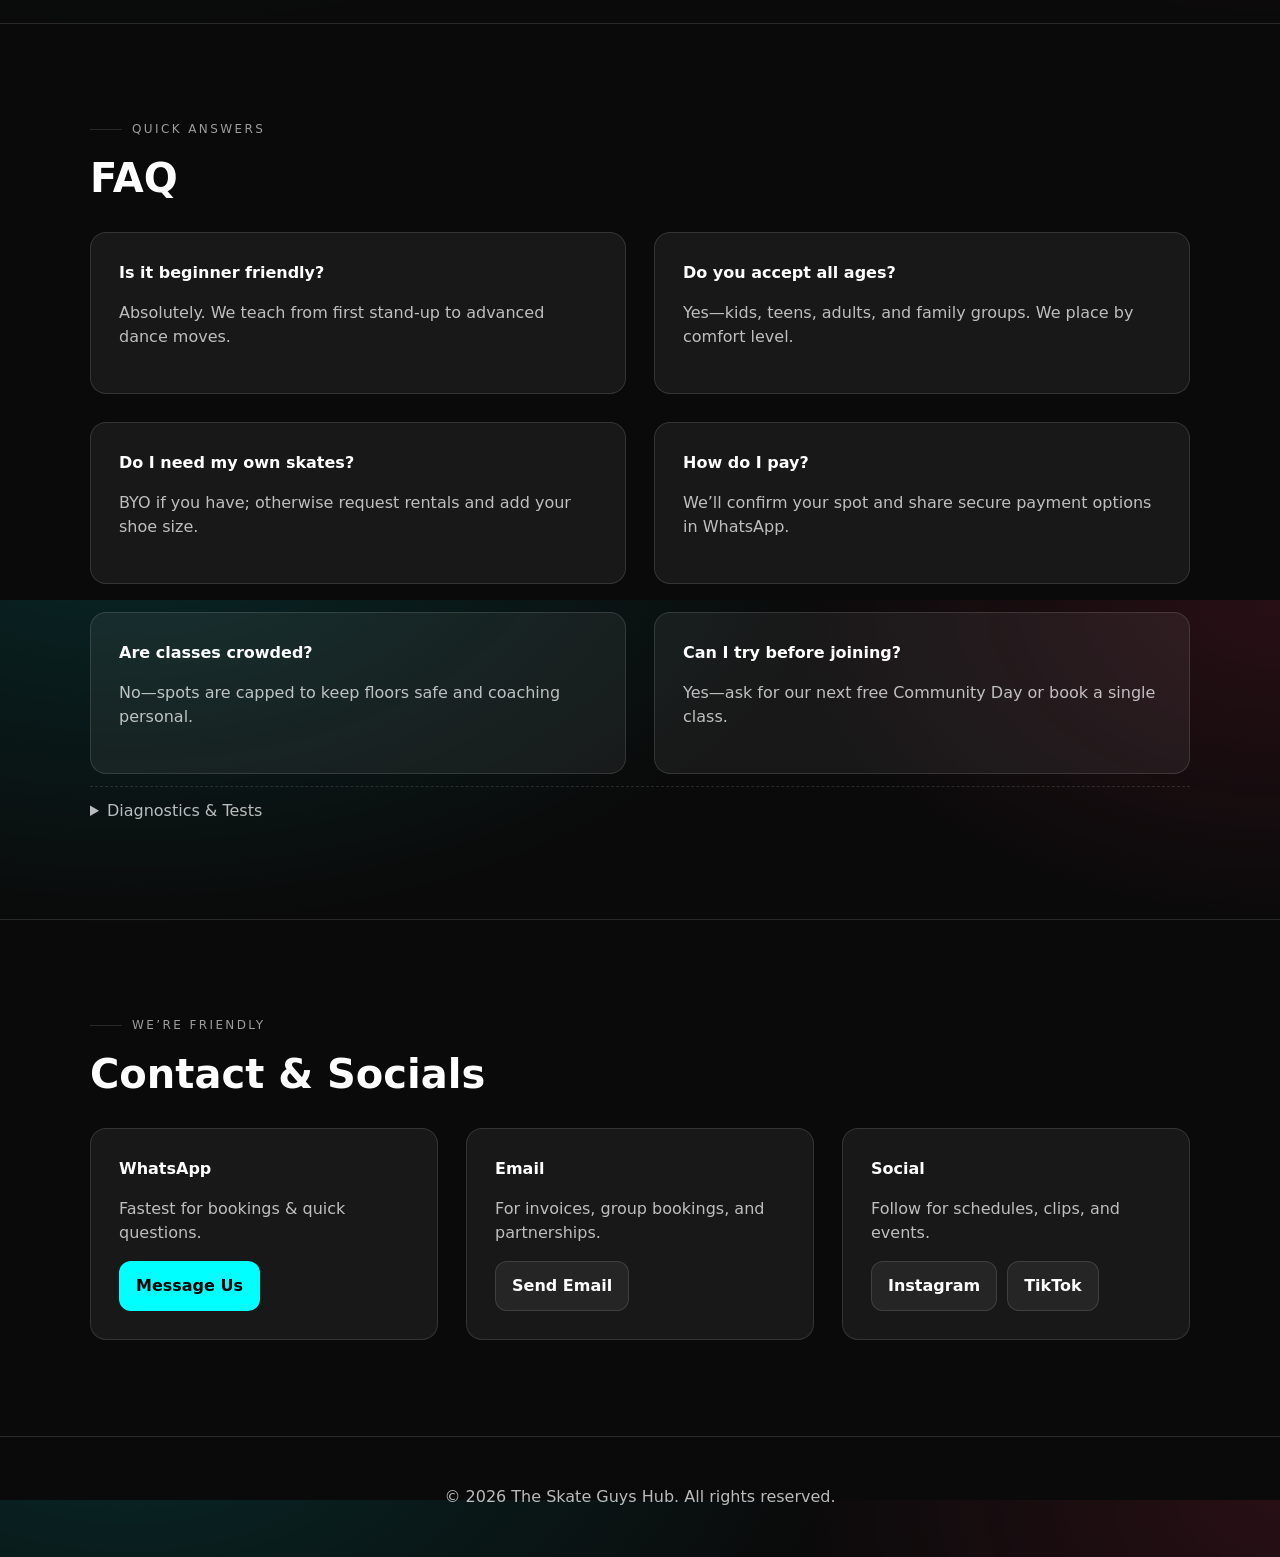
==== commit c62fe729: "Index.html" ====
--- a/Index.html
+++ b/Index.html
@@ -1,3 +1,5 @@
+index.html
+(optional) README.md
 <!DOCTYPE html>
 <html lang="en">
 <head>
